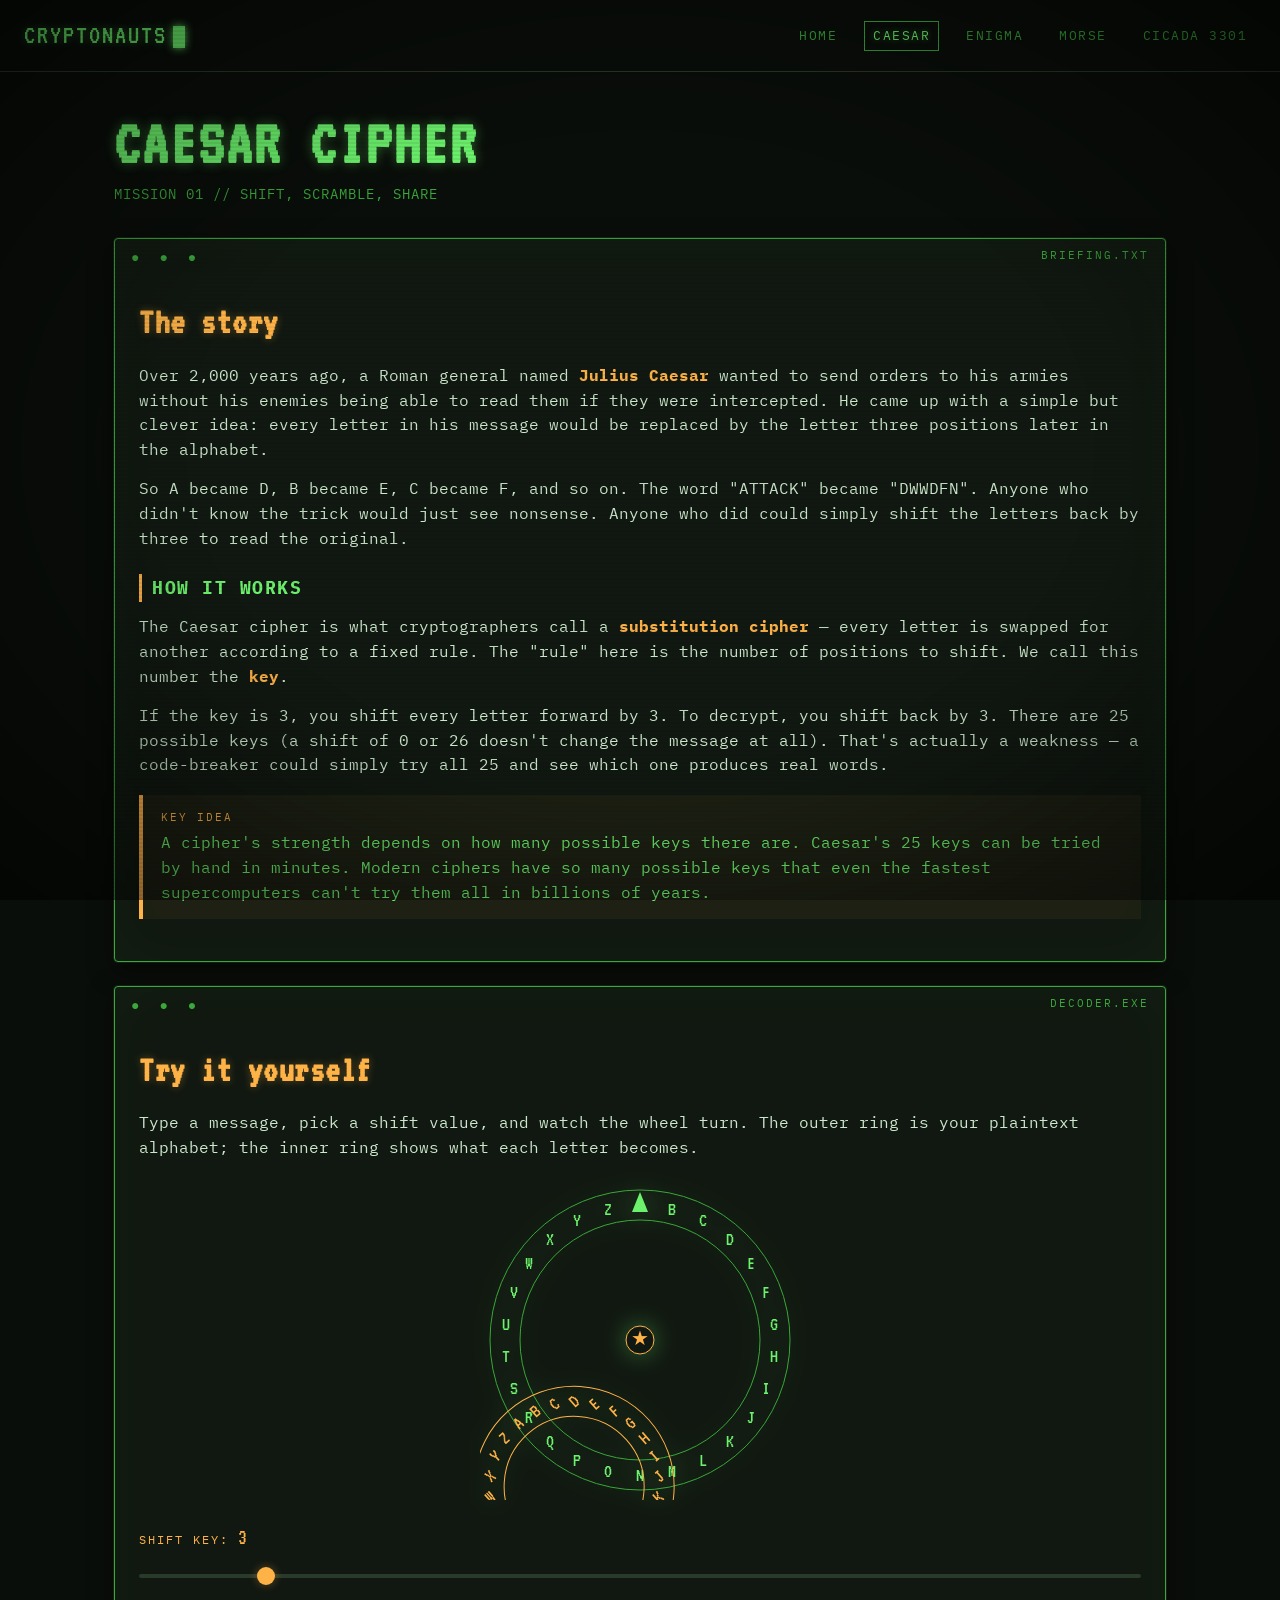
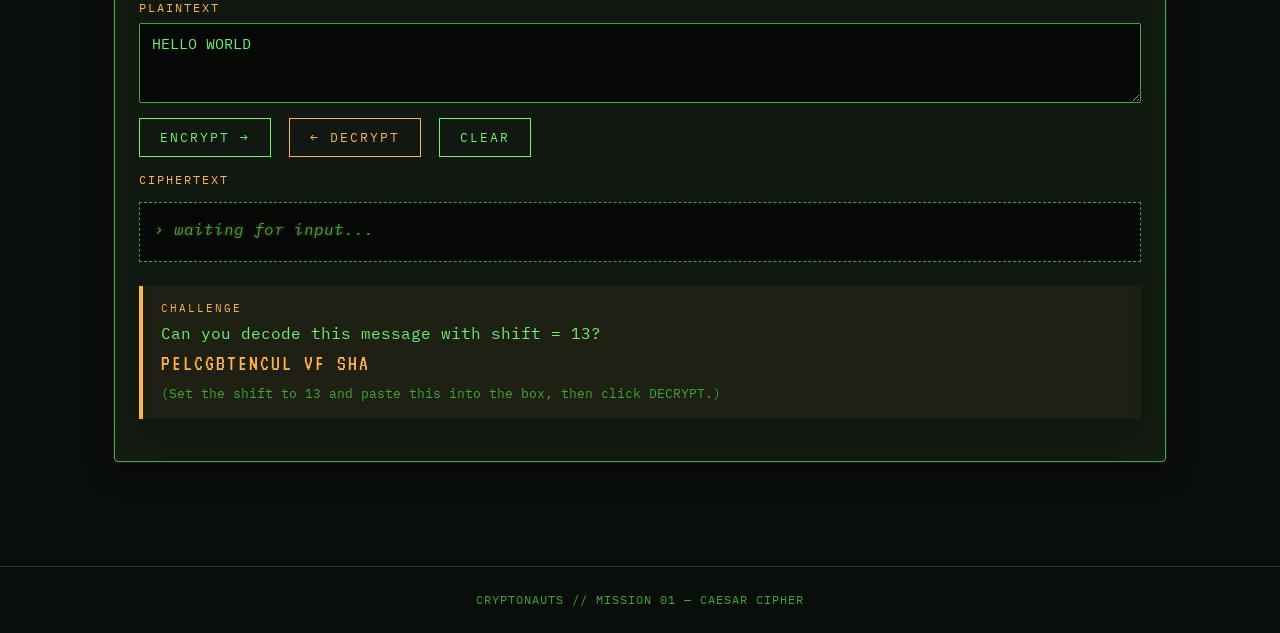
==== caesar.html @ a33446fe "Add files via upload" ====
<!DOCTYPE html>
<html lang="en">
<head>
  <meta charset="UTF-8">
  <meta name="viewport" content="width=device-width, initial-scale=1.0">
  <title>Caesar Cipher — CRYPTONAUTS</title>
  <link rel="stylesheet" href="styles.css">
</head>
<body>

<nav class="topnav">
  <a href="index.html" class="brand">CRYPTONAUTS<span class="blink"></span></a>
  <div class="nav-links">
    <a href="index.html">HOME</a>
    <a href="caesar.html" class="active">CAESAR</a>
    <a href="enigma.html">ENIGMA</a>
    <a href="morse.html">MORSE</a>
    <a href="cicada.html">CICADA 3301</a>
  </div>
</nav>

<div class="container">

  <h1 class="page-title">CAESAR CIPHER</h1>
  <p class="page-subtitle">MISSION 01 // SHIFT, SCRAMBLE, SHARE</p>

  <div class="terminal">
    <span class="terminal-label">BRIEFING.TXT</span>
    <div class="terminal-body">
      <h2>The story</h2>
      <p>Over 2,000 years ago, a Roman general named <strong>Julius Caesar</strong> wanted to send orders to his armies without his enemies being able to read them if they were intercepted. He came up with a simple but clever idea: every letter in his message would be replaced by the letter three positions later in the alphabet.</p>
      <p>So A became D, B became E, C became F, and so on. The word "ATTACK" became "DWWDFN". Anyone who didn't know the trick would just see nonsense. Anyone who did could simply shift the letters back by three to read the original.</p>

      <h3>How it works</h3>
      <p>The Caesar cipher is what cryptographers call a <strong>substitution cipher</strong> — every letter is swapped for another according to a fixed rule. The "rule" here is the number of positions to shift. We call this number the <strong>key</strong>.</p>
      <p>If the key is 3, you shift every letter forward by 3. To decrypt, you shift back by 3. There are 25 possible keys (a shift of 0 or 26 doesn't change the message at all). That's actually a weakness — a code-breaker could simply try all 25 and see which one produces real words.</p>

      <div class="info-box">
        <div class="info-label">KEY IDEA</div>
        A cipher's strength depends on how many possible keys there are. Caesar's 25 keys can be tried by hand in minutes. Modern ciphers have so many possible keys that even the fastest supercomputers can't try them all in billions of years.
      </div>
    </div>
  </div>

  <div class="terminal">
    <span class="terminal-label">DECODER.EXE</span>
    <div class="terminal-body">
      <h2>Try it yourself</h2>
      <p>Type a message, pick a shift value, and watch the wheel turn. The outer ring is your plaintext alphabet; the inner ring shows what each letter becomes.</p>

      <div class="wheel-wrap">
        <div class="wheel">
          <svg viewBox="-160 -160 320 320" xmlns="http://www.w3.org/2000/svg">
            <!-- Outer ring (fixed, plaintext) -->
            <circle cx="0" cy="0" r="150" fill="none" stroke="var(--phosphor-dim)" stroke-width="1"/>
            <circle cx="0" cy="0" r="120" fill="none" stroke="var(--phosphor-dim)" stroke-width="1"/>
            <g id="outer-ring"></g>
            <!-- Inner rotating ring (ciphertext) -->
            <g class="inner" id="inner-ring">
              <circle cx="0" cy="0" r="100" fill="none" stroke="var(--amber)" stroke-width="1"/>
              <circle cx="0" cy="0" r="70" fill="none" stroke="var(--amber)" stroke-width="1"/>
              <g id="inner-letters"></g>
            </g>
            <!-- Center marker -->
            <circle cx="0" cy="0" r="14" fill="var(--bg-soft)" stroke="var(--amber)"/>
            <text x="0" y="5" text-anchor="middle" font-family="VT323" font-size="20" fill="var(--amber)">★</text>
            <!-- Top indicator arrow -->
            <polygon points="0,-148 -8,-128 8,-128" fill="var(--phosphor)"/>
          </svg>
        </div>
      </div>

      <label for="caesar-shift">SHIFT KEY: <span id="shift-val" style="color: var(--amber); font-family: var(--display); font-size: 22px;">3</span></label>
      <input type="range" id="caesar-shift" min="0" max="25" value="3">

      <label for="caesar-input">PLAINTEXT</label>
      <textarea id="caesar-input" placeholder="Type your secret message here...">HELLO WORLD</textarea>

      <button id="caesar-encrypt-btn">ENCRYPT →</button>
      <button id="caesar-decrypt-btn" class="amber">← DECRYPT</button>
      <button id="caesar-clear-btn">CLEAR</button>

      <label>CIPHERTEXT</label>
      <div id="caesar-output" class="output"></div>

      <div class="info-box" style="margin-top: 24px;">
        <div class="info-label">CHALLENGE</div>
        Can you decode this message with shift = 13?<br>
        <span style="color: var(--amber); font-family: var(--display); font-size: 22px; letter-spacing: 2px;">PELCGBTENCUL VF SHA</span><br>
        <small style="color: var(--phosphor-dim);">(Set the shift to 13 and paste this into the box, then click DECRYPT.)</small>
      </div>
    </div>
  </div>

</div>

<footer>CRYPTONAUTS // MISSION 01 — CAESAR CIPHER</footer>

<script src="script.js"></script>
<script>
  initCaesarPage();
</script>
</body>
</html>
---- styles.css ----
/* =========================================================
   CRYPTONAUTS — A learning site about cryptography
   Aesthetic: retro CRT terminal × vintage codebreaker's notebook
   ========================================================= */

@import url('https://fonts.googleapis.com/css2?family=VT323&family=Special+Elite&family=IBM+Plex+Mono:wght@400;500;700&display=swap');

:root {
  --bg: #0a0e0a;
  --bg-soft: #111811;
  --paper: #efe7d3;
  --paper-shadow: #b8ad8e;
  --ink: #1a1810;
  --phosphor: #6cf26c;
  --phosphor-dim: #3aa83a;
  --phosphor-glow: #6cf26c66;
  --amber: #ffb347;
  --amber-glow: #ffb34755;
  --crimson: #c44545;
  --rule: #2a3a2a;
  --terminal-mono: 'IBM Plex Mono', 'Courier New', monospace;
  --display: 'VT323', monospace;
  --paper-font: 'Special Elite', 'Courier New', monospace;
}

* {
  margin: 0;
  padding: 0;
  box-sizing: border-box;
}

html { scroll-behavior: smooth; }

body {
  background: var(--bg);
  color: var(--phosphor);
  font-family: var(--terminal-mono);
  font-size: 16px;
  line-height: 1.55;
  min-height: 100vh;
  overflow-x: hidden;
  position: relative;
}

/* CRT scanline overlay — applied site-wide */
body::before {
  content: '';
  position: fixed;
  inset: 0;
  pointer-events: none;
  z-index: 9999;
  background:
    repeating-linear-gradient(
      to bottom,
      rgba(0,0,0,0) 0px,
      rgba(0,0,0,0) 2px,
      rgba(0,0,0,0.12) 3px,
      rgba(0,0,0,0) 4px
    );
  mix-blend-mode: multiply;
}

/* Subtle vignette */
body::after {
  content: '';
  position: fixed;
  inset: 0;
  pointer-events: none;
  z-index: 9998;
  background: radial-gradient(ellipse at center, transparent 50%, rgba(0,0,0,0.55) 100%);
}

/* ============ NAVIGATION ============ */
.topnav {
  border-bottom: 1px solid var(--rule);
  padding: 14px 24px;
  display: flex;
  align-items: center;
  justify-content: space-between;
  flex-wrap: wrap;
  gap: 12px;
  background: var(--bg);
  position: sticky;
  top: 0;
  z-index: 100;
  backdrop-filter: blur(4px);
}

.brand {
  font-family: var(--display);
  font-size: 28px;
  color: var(--phosphor);
  text-shadow: 0 0 8px var(--phosphor-glow);
  letter-spacing: 2px;
  text-decoration: none;
}
.brand .blink {
  display: inline-block;
  width: 12px;
  height: 22px;
  background: var(--phosphor);
  vertical-align: middle;
  margin-left: 6px;
  animation: blink 1s steps(1) infinite;
  box-shadow: 0 0 8px var(--phosphor);
}
@keyframes blink { 50% { opacity: 0; } }

.nav-links {
  display: flex;
  gap: 18px;
  flex-wrap: wrap;
}
.nav-links a {
  color: var(--phosphor-dim);
  text-decoration: none;
  font-size: 13px;
  text-transform: uppercase;
  letter-spacing: 1.5px;
  padding: 4px 8px;
  border: 1px solid transparent;
  transition: all 0.15s;
}
.nav-links a:hover,
.nav-links a.active {
  color: var(--phosphor);
  border-color: var(--phosphor-dim);
  text-shadow: 0 0 6px var(--phosphor-glow);
}

/* ============ LAYOUT ============ */
.container {
  max-width: 1100px;
  margin: 0 auto;
  padding: 40px 24px 80px;
}

.page-title {
  font-family: var(--display);
  font-size: 64px;
  line-height: 1;
  color: var(--phosphor);
  text-shadow: 0 0 12px var(--phosphor-glow);
  margin-bottom: 8px;
  letter-spacing: 2px;
}
.page-subtitle {
  color: var(--phosphor-dim);
  margin-bottom: 32px;
  font-size: 14px;
  letter-spacing: 1px;
}

h2 {
  font-family: var(--display);
  font-size: 36px;
  color: var(--amber);
  text-shadow: 0 0 8px var(--amber-glow);
  margin: 32px 0 12px;
  letter-spacing: 1.5px;
}

h3 {
  color: var(--phosphor);
  font-size: 18px;
  text-transform: uppercase;
  letter-spacing: 1.5px;
  margin: 24px 0 12px;
  border-left: 3px solid var(--amber);
  padding-left: 10px;
}

p { margin-bottom: 14px; color: #cce8cc; }
p strong { color: var(--amber); }

/* ============ TERMINAL PANEL ============ */
.terminal {
  background: var(--bg-soft);
  border: 1px solid var(--phosphor-dim);
  border-radius: 4px;
  padding: 24px;
  margin: 24px 0;
  box-shadow:
    0 0 0 1px rgba(108, 242, 108, 0.1),
    0 8px 24px rgba(0, 0, 0, 0.5),
    inset 0 0 60px rgba(108, 242, 108, 0.03);
  position: relative;
}
.terminal::before {
  content: '● ● ●';
  color: var(--phosphor-dim);
  font-size: 14px;
  letter-spacing: 6px;
  position: absolute;
  top: 8px;
  left: 16px;
}
.terminal-label {
  position: absolute;
  top: 8px;
  right: 16px;
  font-size: 11px;
  color: var(--phosphor-dim);
  letter-spacing: 2px;
}
.terminal-body {
  margin-top: 24px;
}

/* ============ FORM ELEMENTS ============ */
label {
  display: block;
  font-size: 12px;
  text-transform: uppercase;
  letter-spacing: 2px;
  color: var(--amber);
  margin-bottom: 6px;
  margin-top: 14px;
}

textarea, input[type="text"], input[type="number"], select {
  width: 100%;
  background: #050805;
  color: var(--phosphor);
  border: 1px solid var(--phosphor-dim);
  padding: 10px 12px;
  font-family: var(--terminal-mono);
  font-size: 15px;
  border-radius: 2px;
  outline: none;
  transition: border-color 0.15s, box-shadow 0.15s;
}
textarea {
  min-height: 80px;
  resize: vertical;
}
textarea:focus, input:focus, select:focus {
  border-color: var(--phosphor);
  box-shadow: 0 0 0 1px var(--phosphor), 0 0 12px var(--phosphor-glow);
}

input[type="range"] {
  width: 100%;
  -webkit-appearance: none;
  appearance: none;
  height: 4px;
  background: var(--rule);
  border-radius: 2px;
  outline: none;
}
input[type="range"]::-webkit-slider-thumb {
  -webkit-appearance: none;
  appearance: none;
  width: 18px;
  height: 18px;
  background: var(--amber);
  border-radius: 50%;
  cursor: pointer;
  box-shadow: 0 0 10px var(--amber-glow);
}
input[type="range"]::-moz-range-thumb {
  width: 18px;
  height: 18px;
  background: var(--amber);
  border-radius: 50%;
  cursor: pointer;
  border: none;
  box-shadow: 0 0 10px var(--amber-glow);
}

button, .btn {
  background: transparent;
  color: var(--phosphor);
  border: 1px solid var(--phosphor);
  padding: 10px 20px;
  font-family: var(--terminal-mono);
  font-size: 13px;
  text-transform: uppercase;
  letter-spacing: 2px;
  cursor: pointer;
  transition: all 0.15s;
  margin-right: 8px;
  margin-top: 8px;
}
button:hover, .btn:hover {
  background: var(--phosphor);
  color: var(--bg);
  box-shadow: 0 0 16px var(--phosphor-glow);
}
button.amber {
  border-color: var(--amber);
  color: var(--amber);
}
button.amber:hover {
  background: var(--amber);
  color: var(--bg);
  box-shadow: 0 0 16px var(--amber-glow);
}
button:disabled {
  opacity: 0.4;
  cursor: not-allowed;
}

.output {
  background: #050805;
  border: 1px dashed var(--phosphor-dim);
  padding: 14px;
  min-height: 60px;
  margin-top: 12px;
  font-family: var(--terminal-mono);
  word-break: break-all;
  white-space: pre-wrap;
  color: var(--amber);
  text-shadow: 0 0 4px var(--amber-glow);
  font-size: 16px;
}
.output:empty::before {
  content: '› waiting for input...';
  color: var(--phosphor-dim);
  font-style: italic;
}

/* ============ GRID HELPERS ============ */
.two-col {
  display: grid;
  grid-template-columns: 1fr 1fr;
  gap: 18px;
}
.three-col {
  display: grid;
  grid-template-columns: repeat(3, 1fr);
  gap: 16px;
}

@media (max-width: 720px) {
  .two-col, .three-col { grid-template-columns: 1fr; }
  .page-title { font-size: 44px; }
  .container { padding: 24px 16px 60px; }
}

/* ============ HOME PAGE CARDS ============ */
.lesson-grid {
  display: grid;
  grid-template-columns: repeat(auto-fit, minmax(260px, 1fr));
  gap: 20px;
  margin-top: 32px;
}

.lesson-card {
  background: var(--bg-soft);
  border: 1px solid var(--phosphor-dim);
  padding: 24px;
  text-decoration: none;
  color: inherit;
  transition: all 0.2s;
  position: relative;
  overflow: hidden;
  display: block;
}
.lesson-card::after {
  content: '→';
  position: absolute;
  right: 16px;
  bottom: 14px;
  font-size: 22px;
  color: var(--phosphor-dim);
  transition: transform 0.2s, color 0.2s;
}
.lesson-card:hover {
  border-color: var(--amber);
  transform: translateY(-2px);
  box-shadow: 0 8px 24px rgba(0,0,0,0.6), 0 0 18px var(--amber-glow);
}
.lesson-card:hover::after {
  transform: translateX(6px);
  color: var(--amber);
}
.lesson-card .num {
  font-family: var(--display);
  font-size: 14px;
  color: var(--amber);
  letter-spacing: 2px;
}
.lesson-card h3 {
  border: none;
  padding: 0;
  margin: 8px 0;
  font-family: var(--display);
  font-size: 28px;
  color: var(--phosphor);
  text-transform: none;
  letter-spacing: 1px;
}
.lesson-card p {
  color: #aac8aa;
  font-size: 14px;
  margin: 0;
}

/* ============ CAESAR WHEEL ============ */
.wheel-wrap {
  display: flex;
  justify-content: center;
  margin: 20px 0;
}
.wheel {
  position: relative;
  width: 320px;
  height: 320px;
}
.wheel svg {
  width: 100%;
  height: 100%;
  filter: drop-shadow(0 0 12px var(--phosphor-glow));
}
.wheel .inner {
  transition: transform 0.5s cubic-bezier(.22,1,.36,1);
  transform-origin: center;
}

/* ============ ENIGMA ROTORS ============ */
.rotor-rack {
  display: flex;
  justify-content: center;
  gap: 14px;
  margin: 24px 0;
  flex-wrap: wrap;
}
.rotor {
  width: 80px;
  background: linear-gradient(180deg, #1a2418, #0c100c);
  border: 1px solid var(--phosphor-dim);
  border-radius: 6px;
  padding: 10px 6px;
  text-align: center;
  box-shadow: inset 0 0 20px rgba(0,0,0,0.6), 0 4px 12px rgba(0,0,0,0.5);
}
.rotor-label {
  font-size: 10px;
  letter-spacing: 2px;
  color: var(--phosphor-dim);
  margin-bottom: 6px;
}
.rotor-window {
  background: #050805;
  border: 1px solid var(--amber);
  font-family: var(--display);
  font-size: 36px;
  color: var(--amber);
  text-shadow: 0 0 10px var(--amber-glow);
  padding: 6px;
  margin: 6px 0;
}
.rotor button {
  width: 28px;
  height: 22px;
  padding: 0;
  margin: 2px;
  font-size: 14px;
  border: 1px solid var(--phosphor-dim);
}

/* ============ ENIGMA LAMPBOARD ============ */
.lampboard {
  display: grid;
  grid-template-columns: repeat(13, 1fr);
  gap: 4px;
  margin: 20px 0;
  background: #0c0c08;
  padding: 12px;
  border: 1px solid var(--rule);
  border-radius: 4px;
}
.lamp {
  aspect-ratio: 1;
  background: #1a1a14;
  color: #4a4a40;
  display: flex;
  align-items: center;
  justify-content: center;
  font-family: var(--display);
  font-size: 18px;
  border-radius: 50%;
  border: 1px solid #2a2a20;
  transition: all 0.15s;
}
.lamp.on {
  background: #fff5cc;
  color: #1a1810;
  border-color: var(--amber);
  box-shadow: 0 0 20px var(--amber), 0 0 40px var(--amber-glow);
  text-shadow: none;
}

@media (max-width: 640px) {
  .lampboard { grid-template-columns: repeat(7, 1fr); }
}

/* ============ MORSE ============ */
.morse-output {
  font-family: var(--display);
  font-size: 32px;
  letter-spacing: 4px;
  line-height: 1.4;
  background: #050805;
  border: 1px dashed var(--phosphor-dim);
  padding: 18px;
  min-height: 80px;
  margin-top: 12px;
  color: var(--amber);
  text-shadow: 0 0 8px var(--amber-glow);
  word-break: break-word;
}
.morse-output:empty::before {
  content: '. . . awaiting transmission';
  color: var(--phosphor-dim);
  font-size: 18px;
  font-family: var(--terminal-mono);
  letter-spacing: normal;
  font-style: italic;
}

.lamp-big {
  width: 120px;
  height: 120px;
  border-radius: 50%;
  background: radial-gradient(circle, #2a1a08 0%, #0a0604 70%);
  margin: 20px auto;
  border: 2px solid #5a3a18;
  transition: all 0.08s;
}
.lamp-big.lit {
  background: radial-gradient(circle, #fff5cc 0%, #ffb347 40%, #b07020 80%);
  border-color: #fff5cc;
  box-shadow: 0 0 40px var(--amber), 0 0 80px var(--amber-glow), inset 0 0 20px rgba(255,255,255,0.5);
}

/* ============ CICADA STORY ============ */
.cicada-banner {
  background: linear-gradient(180deg, #1a0a0a 0%, #0a0505 100%);
  border: 1px solid #5a2020;
  padding: 40px 24px;
  text-align: center;
  margin: 24px 0;
  position: relative;
}
.cicada-banner h2 {
  color: #ff6b6b;
  text-shadow: 0 0 14px #ff6b6b88;
  font-size: 56px;
  margin: 0;
}
.cicada-banner p { color: #ccaaaa; margin-top: 8px; }

.timeline {
  border-left: 2px solid var(--phosphor-dim);
  padding-left: 24px;
  margin: 24px 0;
}
.timeline-item {
  position: relative;
  margin-bottom: 28px;
}
.timeline-item::before {
  content: '';
  position: absolute;
  left: -33px;
  top: 6px;
  width: 14px;
  height: 14px;
  background: var(--amber);
  border-radius: 50%;
  box-shadow: 0 0 10px var(--amber-glow);
}
.timeline-date {
  font-family: var(--display);
  font-size: 22px;
  color: var(--amber);
  letter-spacing: 2px;
}
.timeline-item h4 {
  color: var(--phosphor);
  margin: 4px 0 8px;
  font-size: 18px;
  letter-spacing: 1px;
}
.timeline-item p { color: #aac8aa; }

.puzzle-box {
  background: var(--bg-soft);
  border: 1px solid var(--amber);
  padding: 20px;
  margin: 20px 0;
  text-align: center;
}
.puzzle-box .clue {
  font-family: var(--display);
  font-size: 22px;
  color: var(--amber);
  letter-spacing: 1px;
  margin: 12px 0;
  word-break: break-word;
}

/* ============ INFO BLOCKS ============ */
.info-box {
  border-left: 4px solid var(--amber);
  background: rgba(255, 179, 71, 0.05);
  padding: 14px 18px;
  margin: 18px 0;
}
.info-box .info-label {
  color: var(--amber);
  font-size: 11px;
  letter-spacing: 2px;
  text-transform: uppercase;
  margin-bottom: 4px;
}

/* ============ FOOTER ============ */
footer {
  border-top: 1px solid var(--rule);
  padding: 24px;
  text-align: center;
  color: var(--phosphor-dim);
  font-size: 12px;
  letter-spacing: 1px;
}

/* ============ KEYBOARD INPUT HIGHLIGHTING ============ */
.key-pressed {
  animation: keyflash 0.3s;
}
@keyframes keyflash {
  0% { background: var(--amber); color: var(--bg); }
  100% { background: transparent; color: inherit; }
}

/* Boot-up text effect for landing hero */
.boot-line {
  opacity: 0;
  animation: bootIn 0.4s forwards;
}
@keyframes bootIn {
  to { opacity: 1; }
}

/* Glitch on cicada page hover */
.glitch:hover {
  animation: glitch 0.3s;
}
@keyframes glitch {
  0%, 100% { transform: translate(0); }
  20% { transform: translate(-2px, 2px); }
  40% { transform: translate(2px, -2px); }
  60% { transform: translate(-1px, 1px); }
  80% { transform: translate(1px, -1px); }
}
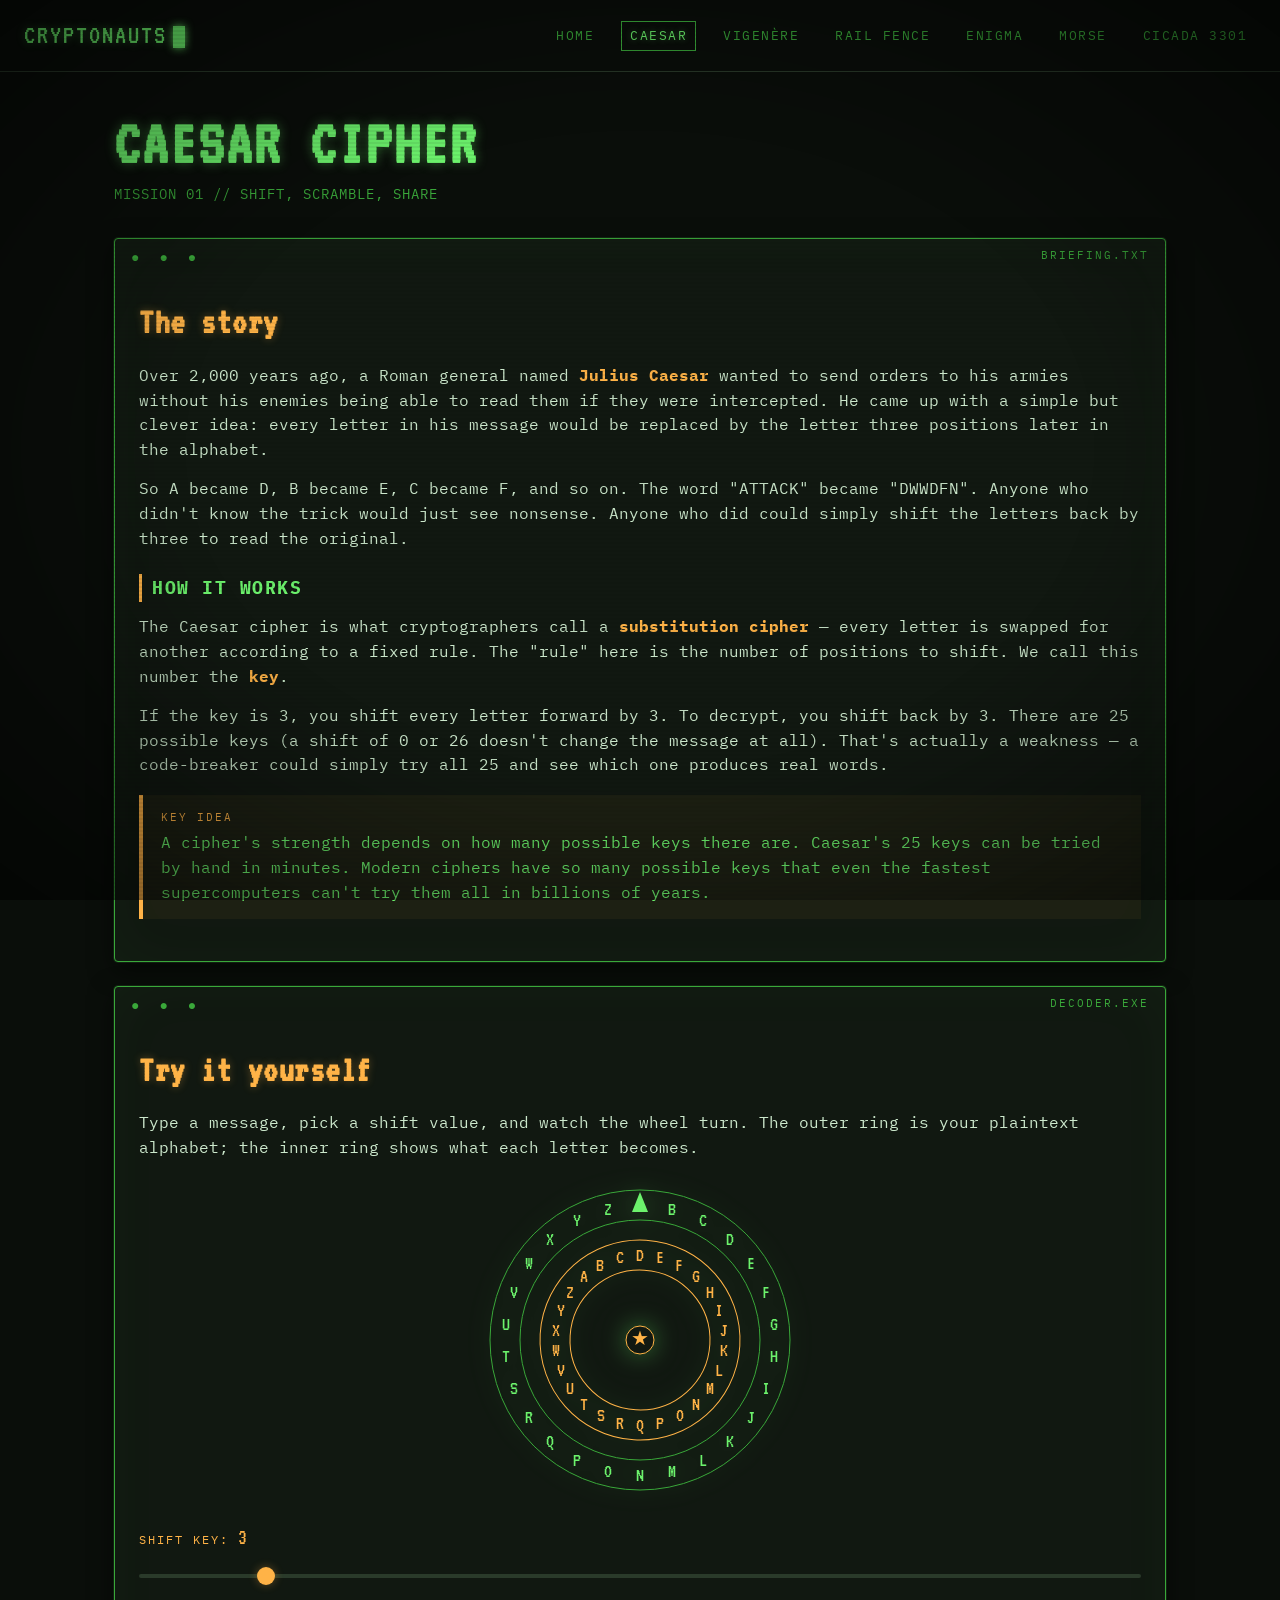
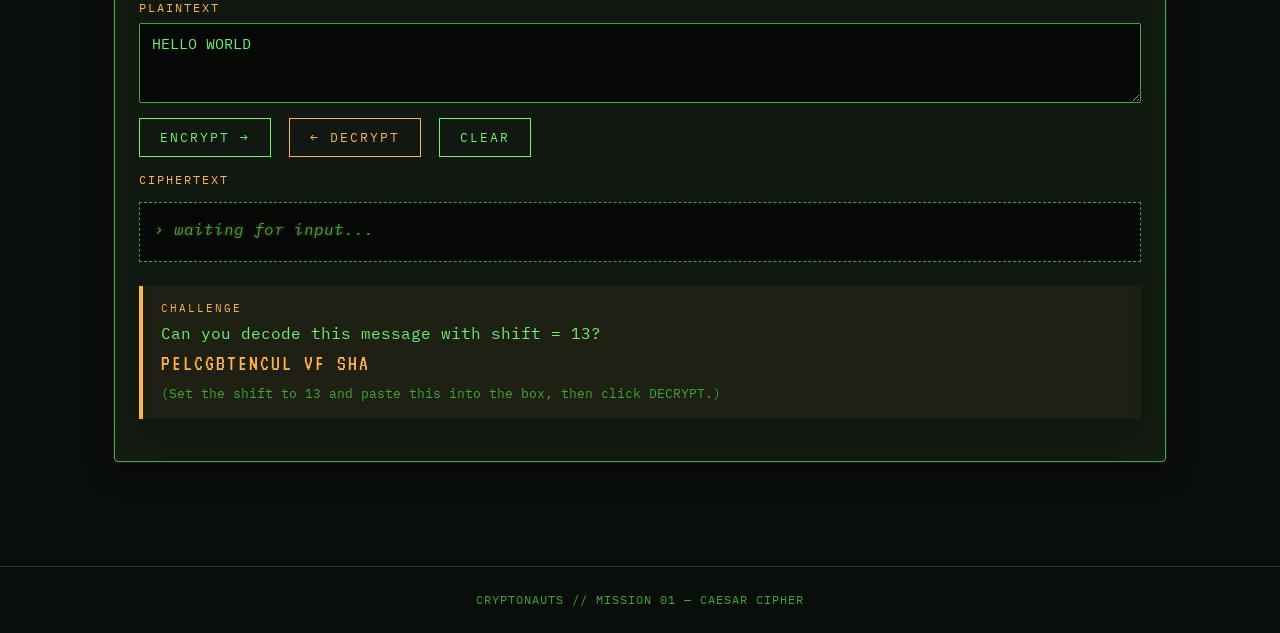
==== commit 63b0adfe: "Add files via upload Added Vignere and Rail Fence Cipher" ====
--- a/caesar.html
+++ b/caesar.html
@@ -13,6 +13,8 @@
   <div class="nav-links">
     <a href="index.html">HOME</a>
     <a href="caesar.html" class="active">CAESAR</a>
+    <a href="vigenere.html">VIGENÈRE</a>
+    <a href="railfence.html">RAIL FENCE</a>
     <a href="enigma.html">ENIGMA</a>
     <a href="morse.html">MORSE</a>
     <a href="cicada.html">CICADA 3301</a>
--- a/styles.css
+++ b/styles.css
@@ -415,7 +415,11 @@
 }
 .wheel .inner {
   transition: transform 0.5s cubic-bezier(.22,1,.36,1);
-  transform-origin: center;
+  /* The SVG viewBox is -160 -160 320 320, so the SVG origin (0,0) is the centre.
+     We set transform-origin to 0 0 (SVG units) so the rotation pivots around the
+     centre of the wheel rather than around the CSS bounding box of the <g>. */
+  transform-origin: 0px 0px;
+  transform-box: view-box;
 }
 
 /* ============ ENIGMA ROTORS ============ */
@@ -656,3 +660,283 @@
   60% { transform: translate(-1px, 1px); }
   80% { transform: translate(1px, -1px); }
 }
+
+/* ============ VIGENÈRE TABLEAU ============ */
+.vig-tableau {
+  display: grid;
+  grid-template-columns: repeat(27, 1fr);
+  gap: 1px;
+  background: var(--rule);
+  padding: 8px;
+  margin: 16px 0;
+  max-width: 100%;
+  overflow-x: auto;
+  font-size: 11px;
+  font-family: var(--terminal-mono);
+}
+.vig-tableau .cell {
+  background: #050805;
+  color: var(--phosphor-dim);
+  padding: 4px;
+  text-align: center;
+  aspect-ratio: 1;
+  display: flex;
+  align-items: center;
+  justify-content: center;
+  min-width: 24px;
+  min-height: 24px;
+}
+.vig-tableau .cell.header {
+  background: #0c0c08;
+  color: var(--amber);
+  font-weight: bold;
+}
+.vig-tableau .cell.col-hover {
+  background: var(--bg-soft);
+  color: var(--amber);
+  box-shadow: inset 0 0 8px var(--amber-glow);
+}
+.vig-tableau .cell.row-hover {
+  background: var(--bg-soft);
+  color: var(--phosphor);
+  box-shadow: inset 0 0 8px var(--phosphor-glow);
+}
+
+/* ============ VIGENÈRE BREAKDOWN ============ */
+.vig-col {
+  background: #0c0c08;
+  border: 1px solid var(--rule);
+  padding: 8px;
+  border-radius: 3px;
+  display: flex;
+  flex-direction: column;
+  align-items: center;
+  gap: 4px;
+  font-size: 12px;
+  animation: slideUp 0.3s ease-out;
+}
+.vig-col.space {
+  background: transparent;
+  border: none;
+  padding: 0;
+  min-width: 4px;
+}
+@keyframes slideUp {
+  from { opacity: 0; transform: translateY(8px); }
+  to { opacity: 1; transform: translateY(0); }
+}
+.vig-row-label {
+  color: var(--phosphor-dim);
+  font-size: 10px;
+  letter-spacing: 1px;
+  text-transform: uppercase;
+}
+.vig-cell {
+  font-family: var(--display);
+  font-size: 18px;
+  padding: 4px 6px;
+  min-width: 28px;
+  text-align: center;
+}
+.vig-plain {
+  color: var(--phosphor);
+  border: 1px solid var(--phosphor-dim);
+}
+.vig-key {
+  color: var(--amber);
+  border: 1px solid var(--amber);
+}
+.vig-cipher {
+  color: var(--phosphor);
+  background: rgba(108, 242, 108, 0.1);
+  border: 1px solid var(--phosphor);
+  font-weight: bold;
+}
+.vig-shift {
+  color: var(--amber);
+  font-family: var(--display);
+  font-size: 14px;
+  letter-spacing: 1px;
+}
+
+/* ============ RAIL FENCE VISUALIZATION ============ */
+.rf-row {
+  display: flex;
+  gap: 4px;
+  margin-bottom: 12px;
+  align-items: center;
+}
+.rf-row-label {
+  color: var(--amber);
+  font-size: 11px;
+  letter-spacing: 1px;
+  min-width: 70px;
+  text-align: right;
+}
+.rf-cell {
+  width: 24px;
+  height: 24px;
+  display: flex;
+  align-items: center;
+  justify-content: center;
+  font-size: 14px;
+  font-family: var(--display);
+}
+.rf-cell.filled {
+  background: var(--amber);
+  color: var(--bg);
+  border: 1px solid var(--amber);
+  box-shadow: 0 0 8px var(--amber-glow);
+  animation: fillCell 0.3s ease-out;
+}
+@keyframes fillCell {
+  from { opacity: 0; scale: 0.6; }
+  to { opacity: 1; scale: 1; }
+}
+.rf-cell.dot {
+  color: var(--phosphor-dim);
+  opacity: 0.4;
+}
+
+/* ============ VIGENÈRE BREAKDOWN ============ */
+.vig-grid {
+  display: flex;
+  flex-wrap: wrap;
+  gap: 4px;
+  margin-top: 12px;
+  background: #050805;
+  border: 1px dashed var(--phosphor-dim);
+  padding: 14px;
+  min-height: 100px;
+}
+.vig-col {
+  display: flex;
+  flex-direction: column;
+  align-items: center;
+  min-width: 32px;
+  padding: 4px 2px;
+  border-radius: 3px;
+  background: rgba(108, 242, 108, 0.04);
+  border: 1px solid transparent;
+  animation: vigFadeIn 0.25s both;
+}
+@keyframes vigFadeIn {
+  from { opacity: 0; transform: translateY(6px); }
+  to { opacity: 1; transform: translateY(0); }
+}
+.vig-col.space {
+  background: transparent;
+  min-width: 12px;
+}
+.vig-row-label {
+  font-size: 9px;
+  color: var(--phosphor-dim);
+  letter-spacing: 1px;
+  text-transform: uppercase;
+}
+.vig-cell {
+  font-family: var(--display);
+  font-size: 22px;
+  padding: 0 4px;
+  line-height: 1.1;
+}
+.vig-plain   { color: var(--phosphor); }
+.vig-key     { color: var(--amber); }
+.vig-cipher  { color: #fff5cc; text-shadow: 0 0 6px var(--amber-glow); }
+.vig-shift   { font-family: var(--terminal-mono); font-size: 10px; color: var(--phosphor-dim); }
+
+/* ============ VIGENÈRE TABLEAU ============ */
+.vig-tableau {
+  display: grid;
+  grid-template-columns: 22px repeat(26, 1fr);
+  gap: 1px;
+  background: var(--rule);
+  border: 1px solid var(--rule);
+  margin-top: 12px;
+  font-family: var(--terminal-mono);
+  font-size: 11px;
+  overflow-x: auto;
+}
+.vig-tableau .cell {
+  background: #050805;
+  text-align: center;
+  padding: 3px 0;
+  color: var(--phosphor-dim);
+  user-select: none;
+  transition: background 0.1s, color 0.1s;
+}
+.vig-tableau .cell.header {
+  color: var(--amber);
+  font-weight: bold;
+  background: #0c100c;
+}
+.vig-tableau .cell:hover {
+  background: var(--amber);
+  color: var(--bg);
+}
+.vig-tableau .cell.col-hover {
+  background: rgba(255, 179, 71, 0.15);
+  color: var(--amber);
+}
+.vig-tableau .cell.row-hover {
+  background: rgba(255, 179, 71, 0.15);
+  color: var(--amber);
+}
+.vig-tableau .cell.col-hover.row-hover {
+  background: var(--amber);
+  color: var(--bg);
+}
+
+@media (max-width: 720px) {
+  .vig-tableau { font-size: 9px; grid-template-columns: 18px repeat(26, 1fr); }
+}
+
+/* ============ RAIL FENCE ============ */
+.rf-fence {
+  font-family: var(--terminal-mono);
+  background: #050805;
+  border: 1px dashed var(--phosphor-dim);
+  padding: 16px;
+  margin-top: 12px;
+  overflow-x: auto;
+  min-height: 80px;
+}
+.rf-row {
+  display: flex;
+  gap: 2px;
+  white-space: nowrap;
+  margin-bottom: 4px;
+  line-height: 1;
+}
+.rf-row:last-child { margin-bottom: 0; }
+.rf-cell {
+  font-family: var(--display);
+  font-size: 22px;
+  min-width: 22px;
+  width: 22px;
+  text-align: center;
+  color: var(--phosphor-dim);
+  flex: 0 0 22px;
+}
+.rf-cell.filled {
+  color: var(--amber);
+  text-shadow: 0 0 6px var(--amber-glow);
+  animation: rfPop 0.25s;
+}
+.rf-cell.dot {
+  color: #2a3a2a;
+}
+@keyframes rfPop {
+  0% { transform: scale(0); opacity: 0; }
+  60% { transform: scale(1.3); }
+  100% { transform: scale(1); opacity: 1; }
+}
+.rf-row-label {
+  display: inline-block;
+  font-size: 10px;
+  color: var(--phosphor-dim);
+  letter-spacing: 1px;
+  margin-right: 8px;
+  align-self: center;
+  min-width: 40px;
+}
